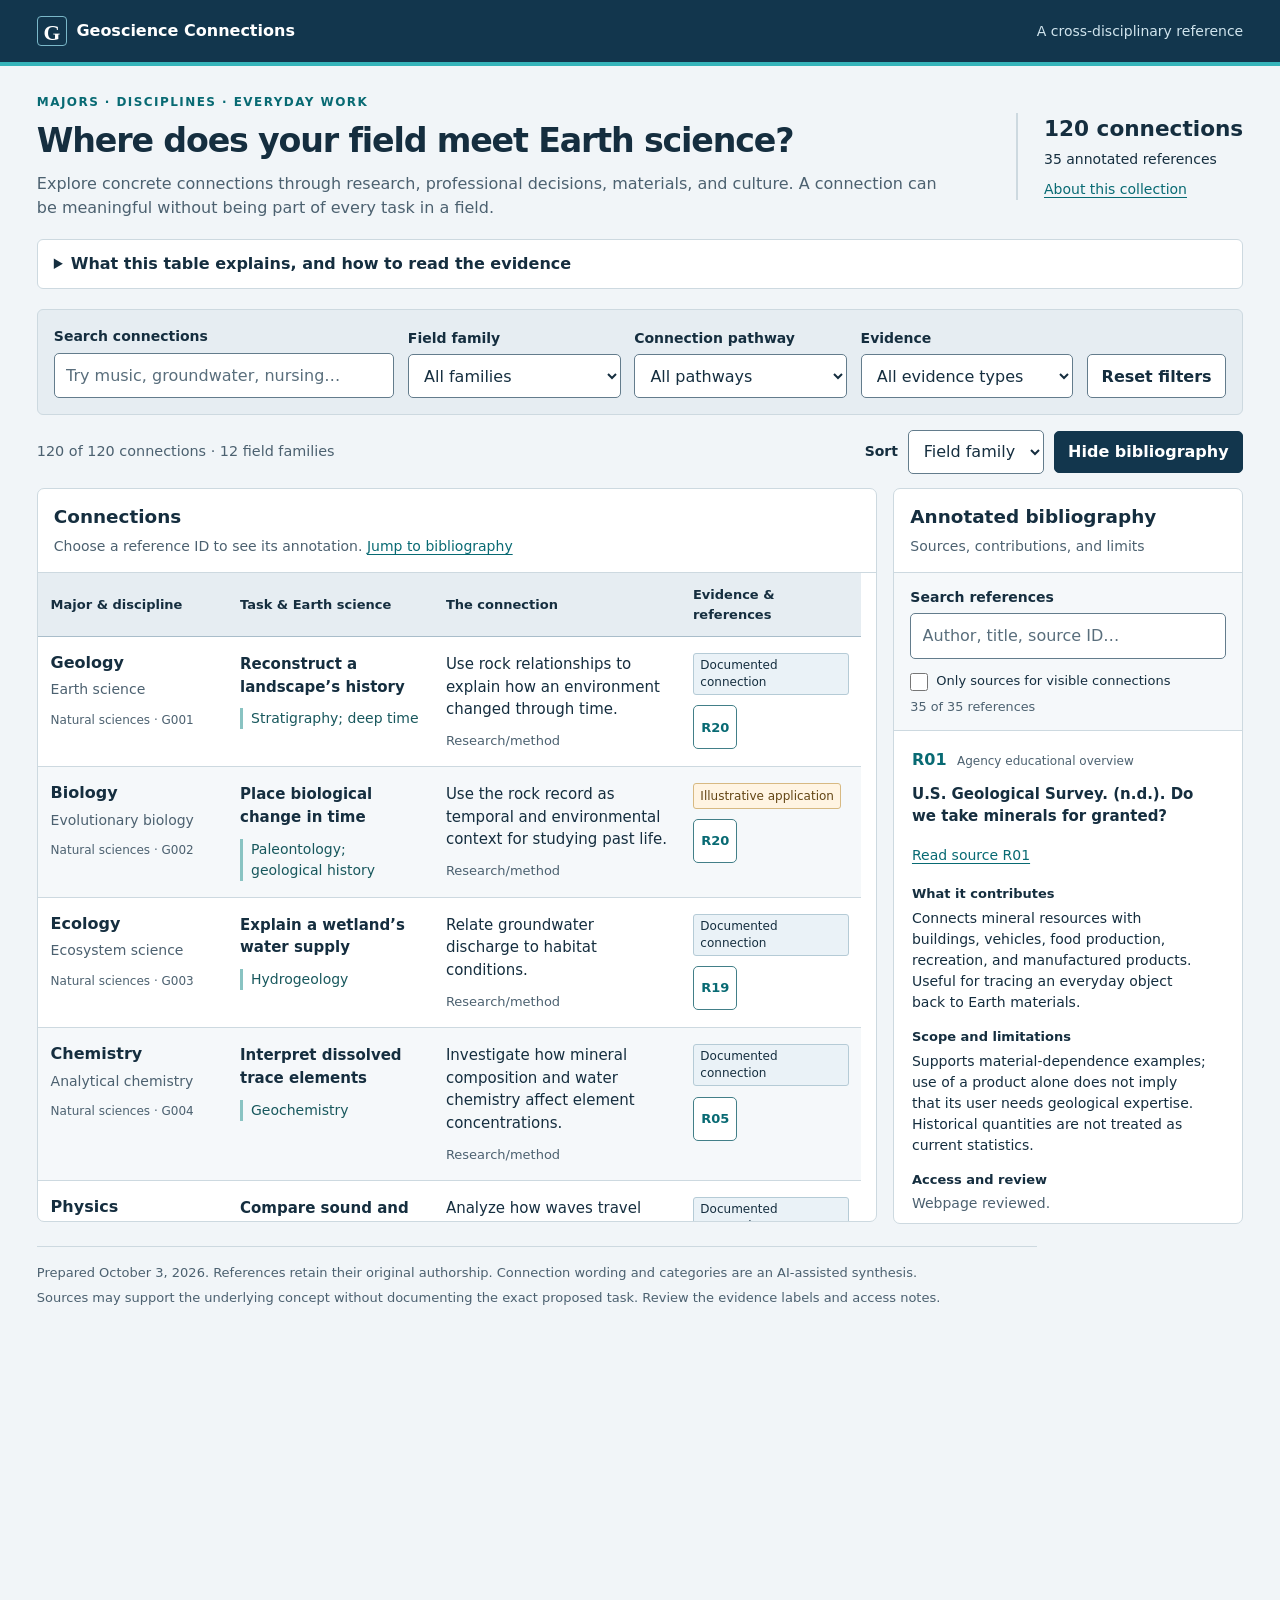
==== index.html @ 279c44d8 "pulled out of folder" ====
<!doctype html>
<html lang="en">
<head>
  <meta charset="utf-8">
  <meta name="viewport" content="width=device-width, initial-scale=1">
  <meta name="description" content="Explore connections between college majors and geosciences, with concrete tasks, evidence notes, and an annotated bibliography.">
  <title>Geoscience Connections | Explore by major</title>
  <link rel="icon" href="favicon.svg" type="image/svg+xml">
  <link rel="stylesheet" href="styles.css">
  <script src="data.js" defer></script>
  <script src="app.js" defer></script>
</head>
<body>
<a href="#explorer" class="skip-link">Skip to connections</a>
<header class="masthead"><a href="./" class="brand"><span class="brand-mark" aria-hidden="true">G</span> Geoscience Connections</a><span class="edition">A cross-disciplinary reference</span></header>
<main>
  <section class="intro" aria-labelledby="page-title">
    <div><p class="eyebrow">MAJORS · DISCIPLINES · EVERYDAY WORK</p><h1 id="page-title">Where does your field meet Earth science?</h1><p class="lede">Explore concrete connections through research, professional decisions, materials, and culture. A connection can be meaningful without being part of every task in a field.</p></div>
    <div class="intro-meta"><strong id="dataset-count">120 connections</strong><span id="source-count">35 annotated references</span><a href="#about">About this collection</a></div>
  </section>
  <details id="about" class="about"><summary>What this table explains, and how to read the evidence</summary><div class="about-content"><p>This is a broad starting map, not a complete catalog of majors. “Geosciences” includes geology, water, oceans, climate, soils, and related Earth-observation methods. Each entry names the specific connection.</p><div class="evidence-key"><p><strong>Documented connection</strong><br>The source explicitly describes the relationship, method, or project. Task wording may be adapted.</p><p><strong>Illustrative application</strong><br>The source supports the underlying idea; its application to the named major or task is proposed here.</p></div><h2>Scope and use</h2><div id="guide-content"></div></div></details>
  <section id="explorer" aria-label="Explore connections" tabindex="-1">
    <form id="filters" class="filters" role="search">
      <div class="search-field"><label for="search">Search connections</label><input id="search" type="search" placeholder="Try music, groundwater, nursing…" autocomplete="off"></div>
      <div><label for="family">Field family</label><select id="family"><option value="">All families</option></select></div>
      <div><label for="pathway">Connection pathway</label><select id="pathway"><option value="">All pathways</option></select></div>
      <div><label for="evidence">Evidence</label><select id="evidence"><option value="">All evidence types</option></select></div>
      <button type="button" id="reset" class="secondary">Reset filters</button>
    </form>
    <div class="workspace-toolbar"><p id="result-count" role="status" aria-live="polite" aria-atomic="true"></p><div class="view-controls"><label for="sort">Sort</label><select id="sort"><option value="original">Field family</option><option value="major">Major A–Z</option></select><button type="button" id="toggle-bib" aria-expanded="true" aria-controls="bibliography">Hide bibliography</button></div></div>
    <div class="workspace" id="workspace">
      <section class="connection-pane" aria-labelledby="connections-title"><div class="pane-heading"><h2 id="connections-title">Connections</h2><span>Choose a reference ID to see its annotation. <a href="#bibliography-title" id="jump-bib">Jump to bibliography</a></span></div>
        <div id="table-scroll" class="table-scroll" tabindex="0" role="region" aria-label="Connections table, scroll to explore all results">
          <table role="table"><caption class="sr-only">Connections between majors, tasks, and geosciences. All details for each matching connection are shown.</caption><thead role="rowgroup"><tr role="row"><th role="columnheader" scope="col">Major &amp; discipline</th><th role="columnheader" scope="col">Task &amp; Earth science</th><th role="columnheader" scope="col">The connection</th><th role="columnheader" scope="col">Evidence &amp; references</th></tr></thead><tbody role="rowgroup" id="connections-body"></tbody></table>
          <div id="empty" class="empty" hidden><h3>No connections match those filters.</h3><p>Try a broader term or reset the filters to see the full collection.</p><button type="button" id="empty-reset">Reset filters</button></div>
        </div>
      </section>
      <aside id="bibliography" class="bibliography" aria-labelledby="bibliography-title">
        <div class="pane-heading"><h2 id="bibliography-title" tabindex="-1">Annotated bibliography</h2><span>Sources, contributions, and limits</span></div>
        <div class="bib-controls"><label for="reference-search">Search references</label><input id="reference-search" type="search" placeholder="Author, title, source ID…"><label class="checkbox-label"><input id="relevant-only" type="checkbox"> Only sources for visible connections</label><p id="bib-count" role="status" aria-live="polite"></p></div>
        <div id="references" class="reference-scroll" tabindex="0" role="region" aria-label="Annotated references, scroll to read all sources"></div>
      </aside>
    </div>
  </section>
  <footer><p>Prepared October 3, 2026. References retain their original authorship. Connection wording and categories are an AI-assisted synthesis.</p><p>Sources may support the underlying concept without documenting the exact proposed task. Review the evidence labels and access notes.</p></footer>
</main>
<noscript><p class="noscript">JavaScript is required to display and filter this collection. Enable JavaScript, or read the records directly in data.js.</p></noscript>
</body>
</html>
---- styles.css ----
:root{--ink:#152e3f;--muted:#4c6170;--line:#cdd9e0;--paper:#fff;--surface:#f1f5f8;--navy:#12364d;--accent:#086a73;--focus:#a64b00;--soft:#e3f1f0;font-family:system-ui,-apple-system,BlinkMacSystemFont,"Segoe UI",sans-serif;color:var(--ink);background:var(--surface);font-size:16px;line-height:1.5;color-scheme:light}
*{box-sizing:border-box}body{margin:0}button,input,select{font:inherit}a{color:var(--accent);text-underline-offset:.2em}a:hover{text-decoration-thickness:2px}button{cursor:pointer;border:1px solid var(--navy);border-radius:5px;background:var(--navy);color:white;padding:.58rem .85rem;line-height:1.35;font-weight:600}button:hover{background:#20526b}button.secondary{color:var(--ink);background:white;border-color:#637c8c}button.secondary:hover{background:#e6eef3}input,select{min-width:0;max-width:100%;width:100%;border:1px solid #637c8c;border-radius:5px;background:white;color:var(--ink);padding:.62rem .7rem;min-height:44px}input::placeholder{color:#596e7c}label{display:block;font-weight:600;font-size:.875rem;margin-bottom:.35rem}:focus-visible{outline:3px solid var(--focus);outline-offset:3px}h1,h2,h3,p{margin-top:0}h1{font-size:clamp(1.7rem,2.6vw,2.6rem);letter-spacing:-.035em;line-height:1.15;margin-bottom:.75rem}h2{font-size:1.15rem;margin-bottom:.25rem}h3{font-size:1rem}p{margin-bottom:.65rem}[hidden]{display:none!important}
.masthead{padding:1rem 2.3rem;background:var(--navy);color:white;display:flex;justify-content:space-between;align-items:center;gap:1rem;border-bottom:4px solid #36b4ba}.brand{display:flex;align-items:center;gap:.6rem;color:white;font-weight:700;text-decoration:none}.brand-mark{display:grid;place-items:center;width:30px;height:30px;border:1px solid #7ab8c9;border-radius:4px;font-family:Georgia,serif;font-size:1.35rem}.edition{font-size:.875rem;color:#d0e4ed}main{max-width:1920px;margin:auto;padding:1.7rem 2.3rem 1rem}.intro{display:grid;grid-template-columns:1fr auto;gap:2rem;align-items:center;margin-bottom:1.2rem}.eyebrow{color:var(--accent);font-size:.75rem;font-weight:750;letter-spacing:.12em}.lede{max-width:900px;color:var(--muted);margin-bottom:0}.intro-meta{border-left:2px solid var(--line);padding-left:1.6rem;display:flex;flex-direction:column;gap:.2rem;font-size:.875rem}.intro-meta strong{font-size:1.35rem}.intro-meta a{margin-top:.4rem}.about{background:white;border:1px solid var(--line);border-radius:6px;margin-bottom:1.25rem}.about summary{padding:.75rem 1rem;cursor:pointer;font-weight:600}.about-content{padding:0 1.2rem 1rem;max-width:1100px}.evidence-key{display:grid;grid-template-columns:1fr 1fr;gap:1rem;padding:1rem;background:var(--surface);margin:.8rem 0 1.2rem}.evidence-key p{margin:0}.guide-entry{margin-bottom:1rem}.guide-entry dt{font-weight:700}.guide-entry dd{margin:.25rem 0;color:var(--muted)}
.filters{display:grid;grid-template-columns:minmax(210px,1.6fr) repeat(3,minmax(150px,1fr)) auto;align-items:end;gap:.85rem;padding:1rem;background:#e6edf2;border:1px solid var(--line);border-radius:6px}.filters button{min-height:44px}.workspace-toolbar{display:flex;justify-content:space-between;align-items:center;gap:1rem;padding:.9rem 0}.workspace-toolbar p{margin:0;font-size:.9rem;color:var(--muted)}.view-controls{display:flex;align-items:center;gap:.6rem}.view-controls label{margin:0}.view-controls select{width:auto}.workspace{display:grid;grid-template-columns:minmax(0,1fr) minmax(340px,29%);gap:1rem;align-items:start}.workspace.bib-hidden{grid-template-columns:minmax(0,1fr)}.connection-pane,.bibliography{background:white;border:1px solid var(--line);border-radius:7px;overflow:hidden}.pane-heading{padding:.85rem 1rem;border-bottom:1px solid var(--line);min-height:78px}.pane-heading span{font-size:.875rem;color:var(--muted)}.table-scroll{scroll-padding-top:4rem;overflow:auto;max-height:72vh;scrollbar-gutter:stable}table{border-collapse:separate;border-spacing:0;width:100%;table-layout:fixed}th{text-align:left;font-size:.8125rem;background:#e6edf2;padding:.75rem .8rem;position:sticky;top:0;z-index:1;border-bottom:1px solid #a9bdca}th:nth-child(1){width:23%}th:nth-child(2){width:25%}th:nth-child(3){width:30%}th:nth-child(4){width:22%}td{padding:1rem .8rem;vertical-align:top;border-bottom:1px solid var(--line);overflow-wrap:anywhere;font-size:.9375rem}tbody tr:nth-child(even){background:#f5f8fa}tbody tr:hover{background:#eaf3f6}td p:last-child{margin:0}.major{font-size:1rem;line-height:1.3;font-weight:700;margin-bottom:.35rem}.discipline{color:var(--muted);font-size:.875rem}.row-meta{font-size:.75rem;color:var(--muted);margin:.5rem 0 0}.task{font-weight:650}.anchor{font-size:.875rem;color:#18585d;border-left:3px solid #89c3c2;padding-left:.5rem}.pathway{font-size:.8125rem;color:var(--muted);margin-bottom:.6rem}.evidence{display:inline-block;font-size:.75rem;line-height:1.4;padding:.2rem .4rem;border:1px solid #b5cbd6;background:#eaf2f7;border-radius:3px;margin-bottom:.65rem}.evidence.proposed{background:#fff4e2;border-color:#d7b982;color:#634514}.reference-buttons{display:flex;flex-wrap:wrap;gap:.35rem}.ref-button{background:white;color:var(--accent);font-size:.8125rem;border-color:#427f88;padding:.35rem .45rem;min-height:44px;min-width:44px}.ref-button:hover{background:var(--soft)}.bib-controls{padding:.85rem 1rem;border-bottom:1px solid var(--line);background:#f5f8fa}.checkbox-label{display:flex;align-items:flex-start;gap:.5rem;font-size:.8125rem;margin:.75rem 0 .35rem;font-weight:500}.checkbox-label input{width:18px;height:18px;min-height:0;margin:.15rem 0 0;accent-color:var(--accent);flex:none}.bib-controls p{font-size:.8rem;color:var(--muted);margin:0}.reference-scroll{max-height:calc(72vh - 156px);min-height:180px;overflow:auto;scrollbar-gutter:stable}.reference-card{padding:1.1rem;border-bottom:1px solid var(--line);scroll-margin-top:8px}.reference-card.active{background:#e5f3f1;box-shadow:inset 4px 0 var(--accent)}.reference-top{display:flex;gap:.65rem;align-items:baseline;margin-bottom:.65rem}.reference-id{font-weight:750;color:var(--accent)}.source-type{font-size:.75rem;color:var(--muted)}.citation{font-size:.9375rem;line-height:1.5;font-weight:650}.reference-card p{font-size:.875rem}.reference-card h4{font-size:.8125rem;margin:.9rem 0 .25rem}.source-link{display:inline-block;font-size:.875rem;margin:.1rem 0 .25rem}.access{color:var(--muted)}.empty{padding:2rem}.bib-empty{padding:1.2rem;color:var(--muted)}footer{border-top:1px solid var(--line);padding-top:1rem;margin-top:1.4rem;color:var(--muted);font-size:.8125rem;max-width:1000px}footer p{margin-bottom:.35rem}.skip-link{position:absolute;left:1rem;top:-100px;padding:.8rem;background:white;z-index:10}.skip-link:focus{top:1rem}.sr-only{position:absolute;width:1px;height:1px;overflow:hidden;clip-path:inset(50%);white-space:nowrap}.noscript{background:#fff2dc;padding:1rem;margin:1rem}
@media(min-width:1550px){.workspace{grid-template-columns:minmax(0,1fr) 440px}}
@media(max-width:1150px){main{padding:1.3rem}.masthead{padding:1rem 1.3rem}.filters{grid-template-columns:repeat(3,minmax(0,1fr))}.search-field{grid-column:span 2}.filters button{align-self:end}.workspace{grid-template-columns:minmax(0,1fr) 330px}table{min-width:720px}.intro-meta{padding-left:1rem}}
@media(max-width:800px){.edition{display:none}.intro{grid-template-columns:1fr;gap:.8rem}.intro-meta{border-left:0;padding:0;flex-direction:row;flex-wrap:wrap;align-items:baseline;gap:.4rem 1rem}.intro-meta strong{font-size:1rem}.intro-meta a{margin:0}.filters{grid-template-columns:1fr 1fr}.search-field{grid-column:1/-1}.workspace{grid-template-columns:minmax(0,1fr)}.workspace-toolbar{align-items:flex-start;flex-direction:column;gap:.65rem}.view-controls{width:100%;flex-wrap:wrap}.view-controls button{margin-left:auto}.table-scroll{max-height:48vh}.reference-scroll{max-height:36vh}.workspace.bib-hidden .table-scroll{max-height:72vh}.bibliography{position:relative}.pane-heading{min-height:0}.bib-controls{display:grid;grid-template-columns:1fr;gap:.1rem}.evidence-key{grid-template-columns:1fr}.about-content{padding:0 1rem 1rem}.checkbox-label{margin:.5rem 0}.intro .eyebrow{font-size:.7rem}}
@media(max-width:420px){main{padding:1rem .75rem}.masthead{padding:.8rem .75rem}.filters{padding:.75rem;gap:.75rem}.filters>div{min-width:0}.filters button{width:100%}.view-controls{gap:.4rem}.view-controls select{max-width:135px}.view-controls button{font-size:.875rem}}
@media print{.filters,.view-controls,.bib-controls,.edition,.about,.skip-link{display:none!important}.masthead{background:white;color:black;border-bottom:1px solid black}.brand{color:black}.brand-mark{display:none}.intro-meta{display:none}.workspace{display:block}.table-scroll,.reference-scroll{max-height:none;overflow:visible}table{min-width:0;font-size:10pt}.bibliography{margin-top:2rem}.reference-card{break-inside:avoid}thead{display:table-header-group}th{position:static}.ref-button{border:0;padding:0}.connection-pane,.bibliography{overflow:visible}.pane-heading{min-height:0}main{padding:0}a{color:black}.source-link::after{content:" (" attr(href) ")";overflow-wrap:anywhere}body{background:white}tr{break-inside:avoid}}

.mobile-label{display:none}
@media screen and (max-width:800px){
 table{min-width:0;display:block;table-layout:auto}
 thead{position:absolute;width:1px;height:1px;overflow:hidden;clip-path:inset(50%);white-space:nowrap}
 tbody,tr,td{display:block;width:100%}
 td{padding:.55rem 1rem;border-bottom:0}
 tr{padding:.6rem 0;border-bottom:2px solid var(--line)}
 .mobile-label{display:block;font-size:.8125rem;color:var(--muted);font-weight:700;margin-bottom:.3rem}
 .view-controls select{max-width:100%}
 .view-controls button{margin-left:0}
 .masthead .brand{overflow-wrap:anywhere}
}
@media(forced-colors:active){.reference-card.active{border-left:4px solid Highlight}button{border:1px solid ButtonText}}

.table-scroll:focus-visible,.reference-scroll:focus-visible,.reference-card:focus-visible{outline-offset:-3px}

.masthead a:focus-visible{outline-color:white}
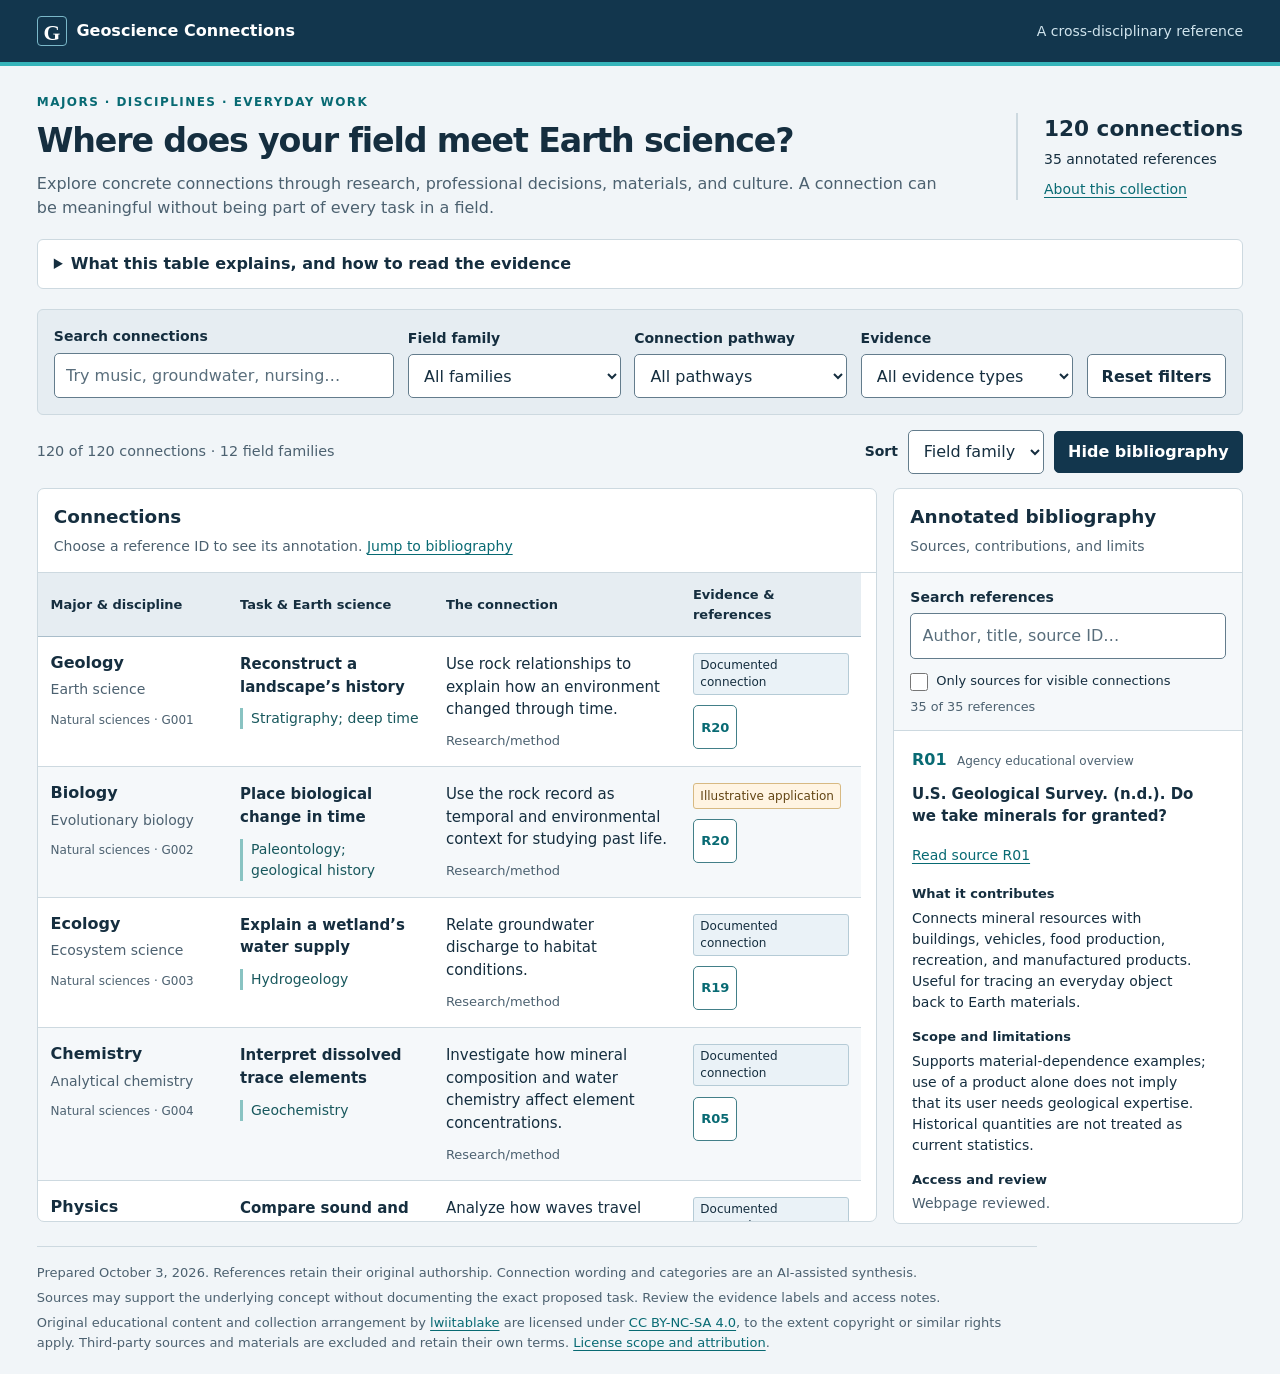
==== commit 442c00fb: "scroll fix and CC update" ====
--- a/index.html
+++ b/index.html
@@ -42,7 +42,7 @@
       </aside>
     </div>
   </section>
-  <footer><p>Prepared October 3, 2026. References retain their original authorship. Connection wording and categories are an AI-assisted synthesis.</p><p>Sources may support the underlying concept without documenting the exact proposed task. Review the evidence labels and access notes.</p></footer>
+  <footer><p>Prepared October 3, 2026. References retain their original authorship. Connection wording and categories are an AI-assisted synthesis.</p><p>Sources may support the underlying concept without documenting the exact proposed task. Review the evidence labels and access notes.</p><p>Original educational content and collection arrangement by <a href="https://github.com/lwiitablake">lwiitablake</a> are licensed under <a rel="license" href="https://creativecommons.org/licenses/by-nc-sa/4.0/">CC BY-NC-SA 4.0</a>, to the extent copyright or similar rights apply. Third-party sources and materials are excluded and retain their own terms. <a href="licensing.html">License scope and attribution</a>.</p></footer>
 </main>
 <noscript><p class="noscript">JavaScript is required to display and filter this collection. Enable JavaScript, or read the records directly in data.js.</p></noscript>
 </body>
--- a/styles.css
+++ b/styles.css
@@ -25,3 +25,7 @@
 .table-scroll:focus-visible,.reference-scroll:focus-visible,.reference-card:focus-visible{outline-offset:-3px}
 
 .masthead a:focus-visible{outline-color:white}
+
+/* Keep absolutely positioned accessible text inside its scrolling panel.
+   Otherwise offscreen source-link labels can extend the document's scroll area. */
+.table-scroll,.reference-scroll{position:relative}
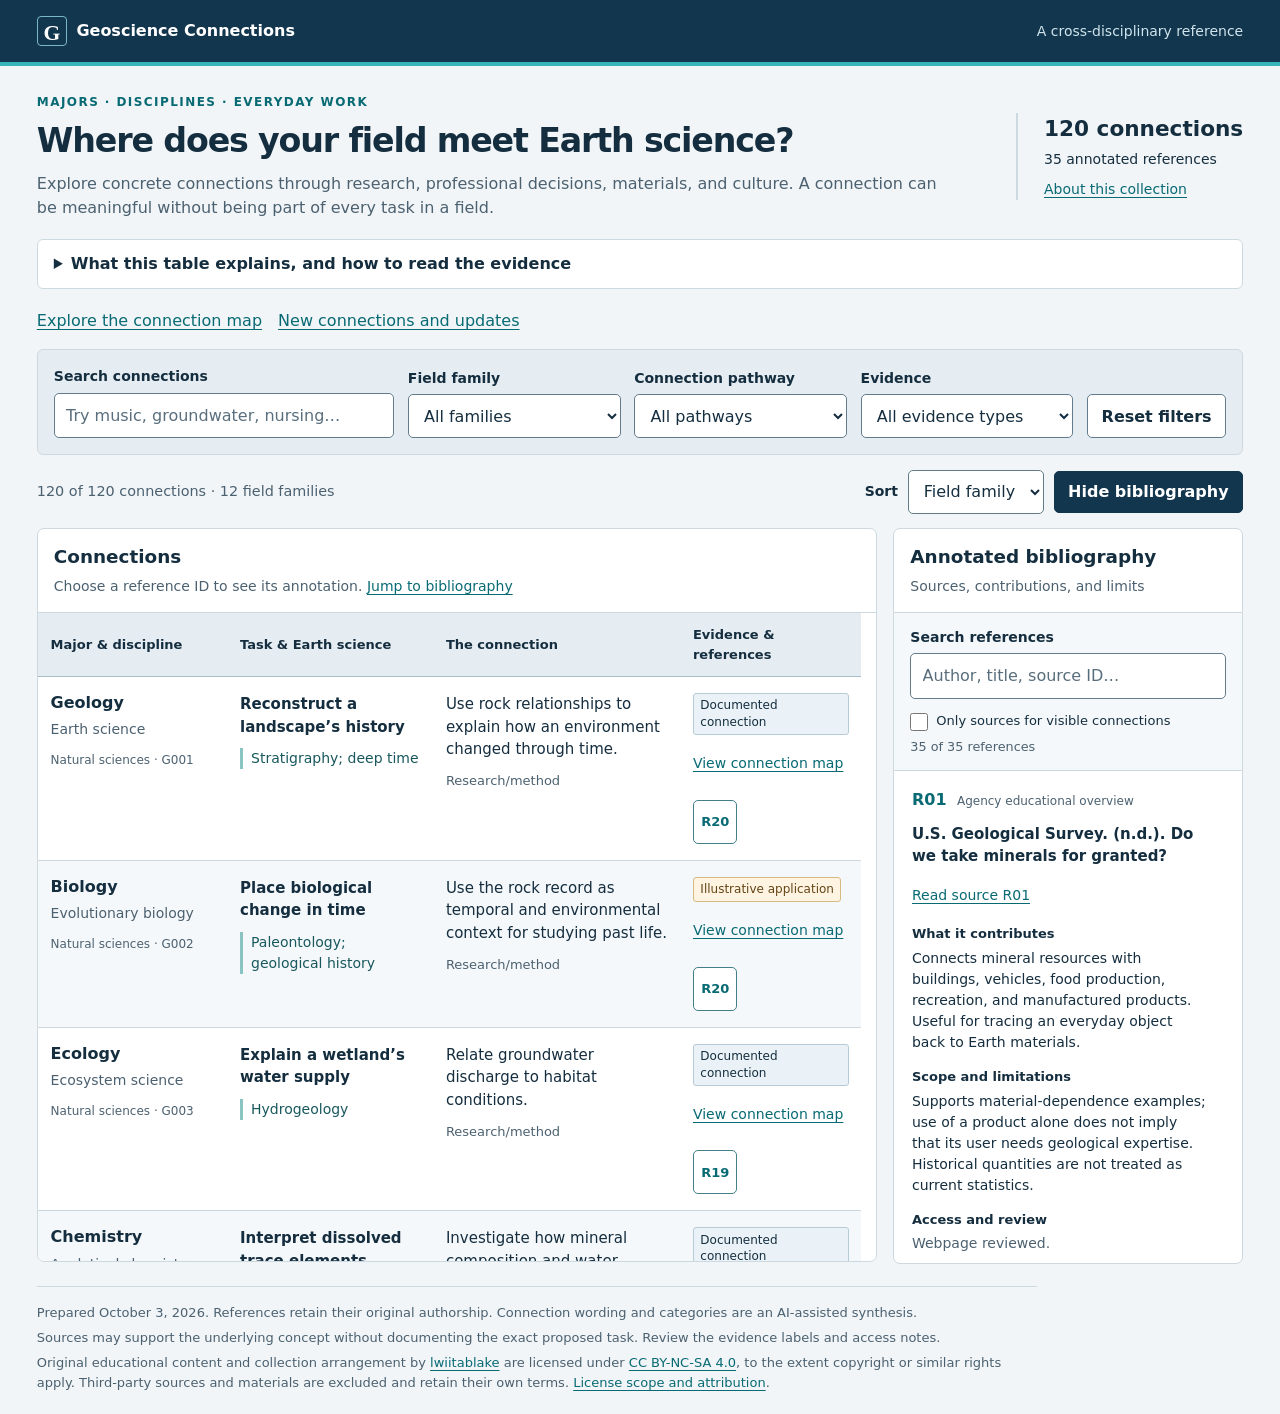
==== commit f33f1c33: "mermaid added, plus other" ====
--- a/index.html
+++ b/index.html
@@ -6,9 +6,9 @@
   <meta name="description" content="Explore connections between college majors and geosciences, with concrete tasks, evidence notes, and an annotated bibliography.">
   <title>Geoscience Connections | Explore by major</title>
   <link rel="icon" href="favicon.svg" type="image/svg+xml">
-  <link rel="stylesheet" href="styles.css">
+  <link rel="stylesheet" href="styles.css?v=20261004">
   <script src="data.js" defer></script>
-  <script src="app.js" defer></script>
+  <script src="app.js?v=20261004" defer></script>
 </head>
 <body>
 <a href="#explorer" class="skip-link">Skip to connections</a>
@@ -19,6 +19,7 @@
     <div class="intro-meta"><strong id="dataset-count">120 connections</strong><span id="source-count">35 annotated references</span><a href="#about">About this collection</a></div>
   </section>
   <details id="about" class="about"><summary>What this table explains, and how to read the evidence</summary><div class="about-content"><p>This is a broad starting map, not a complete catalog of majors. “Geosciences” includes geology, water, oceans, climate, soils, and related Earth-observation methods. Each entry names the specific connection.</p><div class="evidence-key"><p><strong>Documented connection</strong><br>The source explicitly describes the relationship, method, or project. Task wording may be adapted.</p><p><strong>Illustrative application</strong><br>The source supports the underlying idea; its application to the named major or task is proposed here.</p></div><h2>Scope and use</h2><div id="guide-content"></div></div></details>
+  <nav aria-label="Explore the project" class="project-links"><a href="map.html">Explore the connection map</a> <a href="updates.html">New connections and updates</a></nav>
   <section id="explorer" aria-label="Explore connections" tabindex="-1">
     <form id="filters" class="filters" role="search">
       <div class="search-field"><label for="search">Search connections</label><input id="search" type="search" placeholder="Try music, groundwater, nursing…" autocomplete="off"></div>
@@ -47,3 +48,5 @@
 <noscript><p class="noscript">JavaScript is required to display and filter this collection. Enable JavaScript, or read the records directly in data.js.</p></noscript>
 </body>
 </html>
+
+
--- a/styles.css
+++ b/styles.css
@@ -29,3 +29,4 @@
 /* Keep absolutely positioned accessible text inside its scrolling panel.
    Otherwise offscreen source-link labels can extend the document's scroll area. */
 .table-scroll,.reference-scroll{position:relative}
+.project-links{display:flex;flex-wrap:wrap;gap:1rem;margin:1rem 0}.map-link{display:inline-block;min-height:44px;padding:.5rem 0;font-size:.875rem}
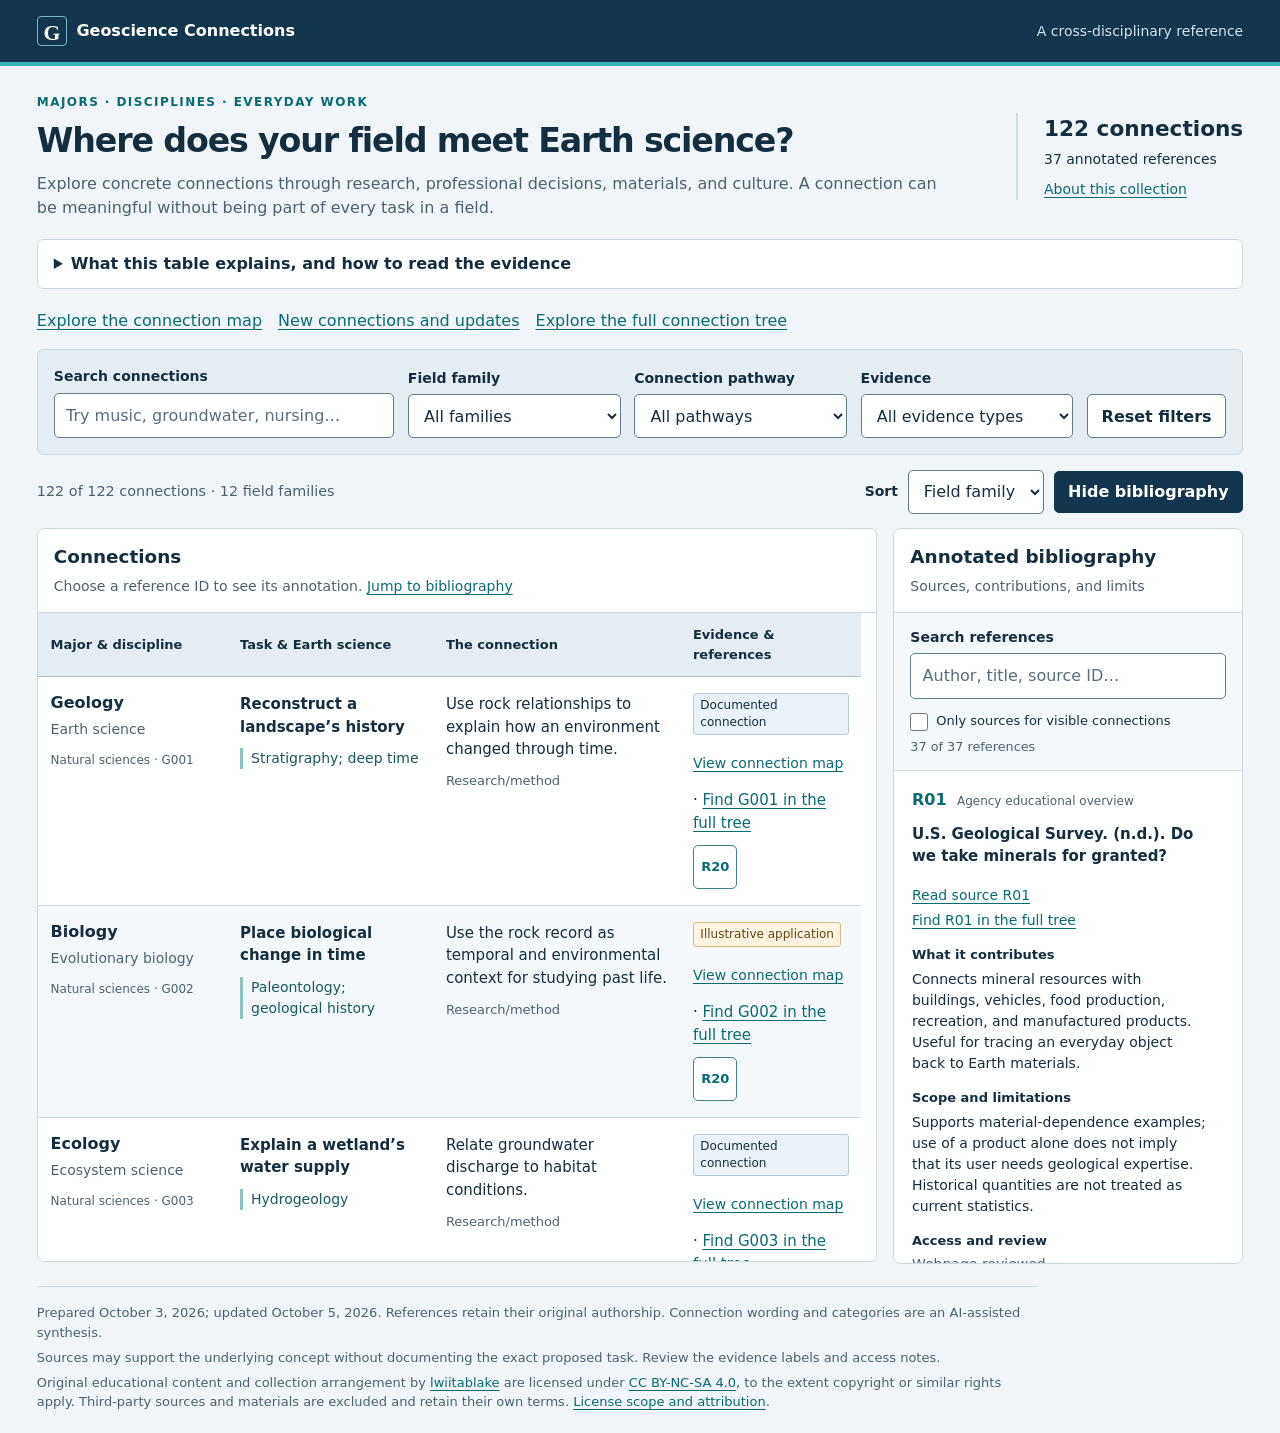
==== commit b42b9bbf: "full connection tree" ====
--- a/index.html
+++ b/index.html
@@ -6,9 +6,9 @@
   <meta name="description" content="Explore connections between college majors and geosciences, with concrete tasks, evidence notes, and an annotated bibliography.">
   <title>Geoscience Connections | Explore by major</title>
   <link rel="icon" href="favicon.svg" type="image/svg+xml">
-  <link rel="stylesheet" href="styles.css?v=20261004">
-  <script src="data.js" defer></script>
-  <script src="app.js?v=20261004" defer></script>
+  <link rel="stylesheet" href="styles.css?v=20261005-tree">
+  <script src="data.js?v=20261005-tree" defer></script>
+  <script src="app.js?v=20261005-tree" defer></script>
 </head>
 <body>
 <a href="#explorer" class="skip-link">Skip to connections</a>
@@ -16,10 +16,10 @@
 <main>
   <section class="intro" aria-labelledby="page-title">
     <div><p class="eyebrow">MAJORS · DISCIPLINES · EVERYDAY WORK</p><h1 id="page-title">Where does your field meet Earth science?</h1><p class="lede">Explore concrete connections through research, professional decisions, materials, and culture. A connection can be meaningful without being part of every task in a field.</p></div>
-    <div class="intro-meta"><strong id="dataset-count">120 connections</strong><span id="source-count">35 annotated references</span><a href="#about">About this collection</a></div>
+    <div class="intro-meta"><strong id="dataset-count">122 connections</strong><span id="source-count">37 annotated references</span><a href="#about">About this collection</a></div>
   </section>
   <details id="about" class="about"><summary>What this table explains, and how to read the evidence</summary><div class="about-content"><p>This is a broad starting map, not a complete catalog of majors. “Geosciences” includes geology, water, oceans, climate, soils, and related Earth-observation methods. Each entry names the specific connection.</p><div class="evidence-key"><p><strong>Documented connection</strong><br>The source explicitly describes the relationship, method, or project. Task wording may be adapted.</p><p><strong>Illustrative application</strong><br>The source supports the underlying idea; its application to the named major or task is proposed here.</p></div><h2>Scope and use</h2><div id="guide-content"></div></div></details>
-  <nav aria-label="Explore the project" class="project-links"><a href="map.html">Explore the connection map</a> <a href="updates.html">New connections and updates</a></nav>
+  <nav aria-label="Explore the project" class="project-links"><a href="map.html">Explore the connection map</a> <a href="updates.html">New connections and updates</a><a href="tree.html">Explore the full connection tree</a></nav>
   <section id="explorer" aria-label="Explore connections" tabindex="-1">
     <form id="filters" class="filters" role="search">
       <div class="search-field"><label for="search">Search connections</label><input id="search" type="search" placeholder="Try music, groundwater, nursing…" autocomplete="off"></div>
@@ -43,7 +43,7 @@
       </aside>
     </div>
   </section>
-  <footer><p>Prepared October 3, 2026. References retain their original authorship. Connection wording and categories are an AI-assisted synthesis.</p><p>Sources may support the underlying concept without documenting the exact proposed task. Review the evidence labels and access notes.</p><p>Original educational content and collection arrangement by <a href="https://github.com/lwiitablake">lwiitablake</a> are licensed under <a rel="license" href="https://creativecommons.org/licenses/by-nc-sa/4.0/">CC BY-NC-SA 4.0</a>, to the extent copyright or similar rights apply. Third-party sources and materials are excluded and retain their own terms. <a href="licensing.html">License scope and attribution</a>.</p></footer>
+  <footer><p>Prepared October 3, 2026; updated October 5, 2026. References retain their original authorship. Connection wording and categories are an AI-assisted synthesis.</p><p>Sources may support the underlying concept without documenting the exact proposed task. Review the evidence labels and access notes.</p><p>Original educational content and collection arrangement by <a href="https://github.com/lwiitablake">lwiitablake</a> are licensed under <a rel="license" href="https://creativecommons.org/licenses/by-nc-sa/4.0/">CC BY-NC-SA 4.0</a>, to the extent copyright or similar rights apply. Third-party sources and materials are excluded and retain their own terms. <a href="licensing.html">License scope and attribution</a>.</p></footer>
 </main>
 <noscript><p class="noscript">JavaScript is required to display and filter this collection. Enable JavaScript, or read the records directly in data.js.</p></noscript>
 </body>
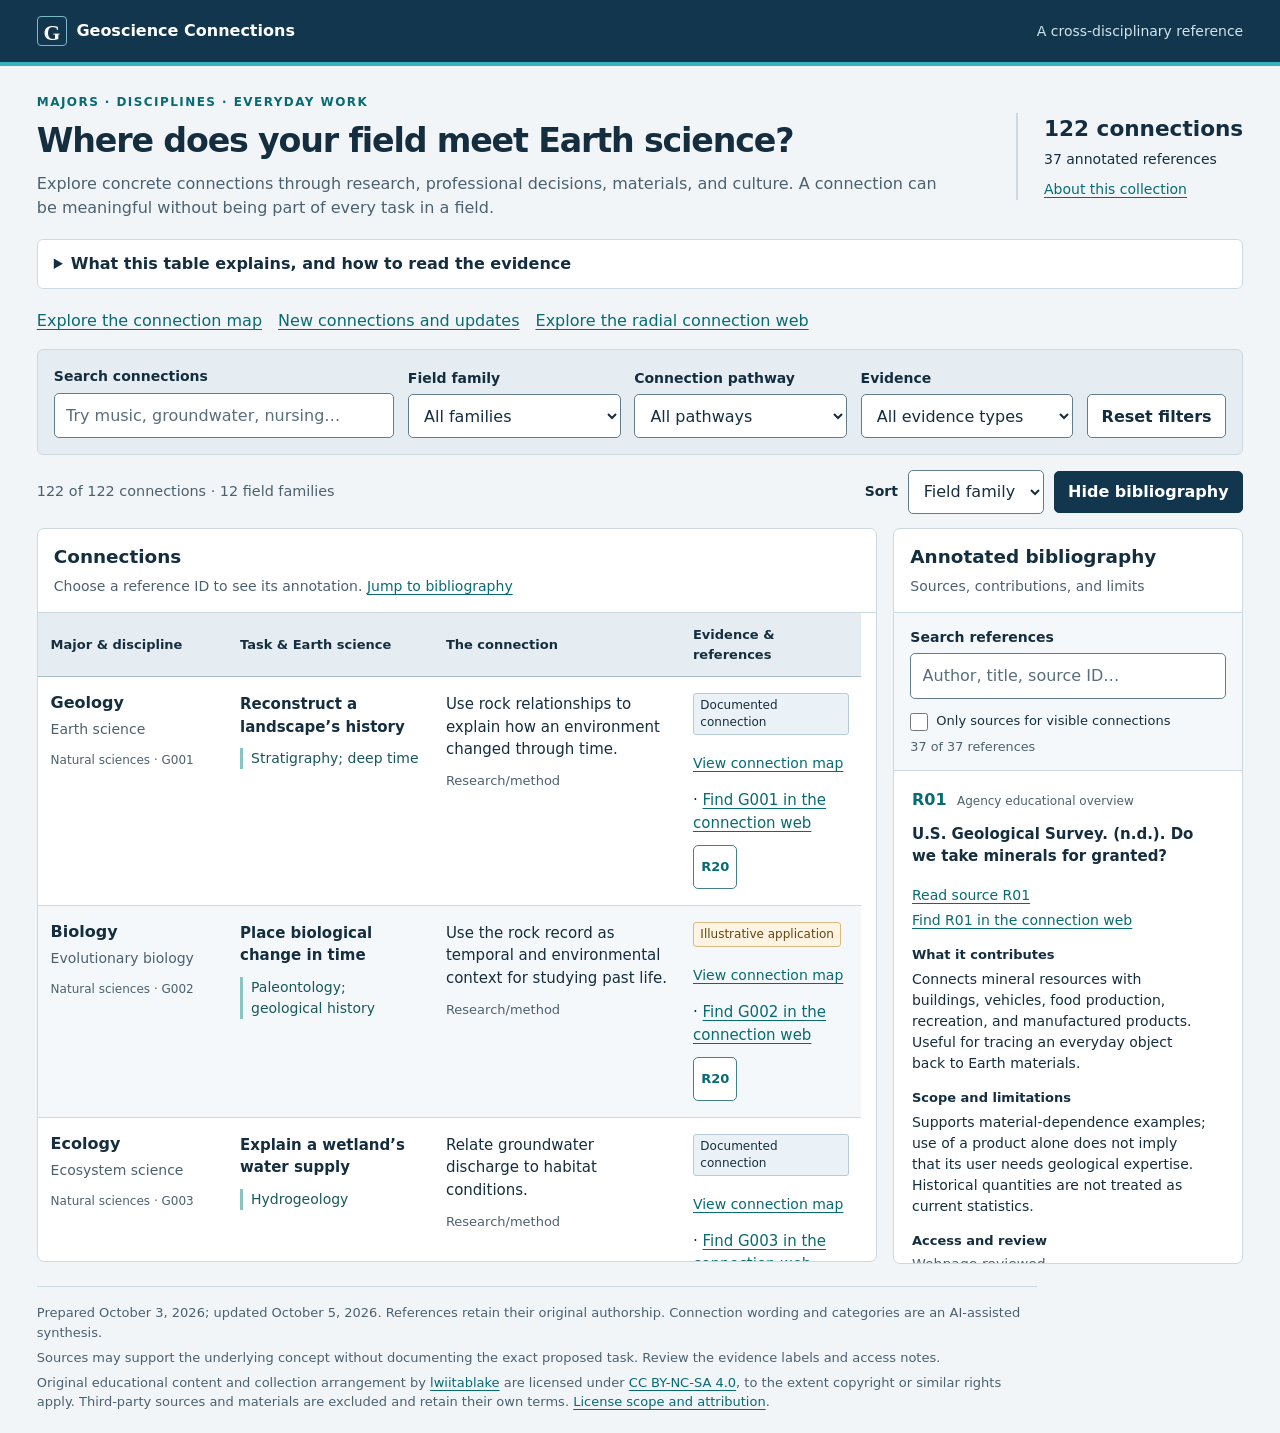
==== commit faf6c837: "Website update: radial, pannable web" ====
--- a/index.html
+++ b/index.html
@@ -6,9 +6,9 @@
   <meta name="description" content="Explore connections between college majors and geosciences, with concrete tasks, evidence notes, and an annotated bibliography.">
   <title>Geoscience Connections | Explore by major</title>
   <link rel="icon" href="favicon.svg" type="image/svg+xml">
-  <link rel="stylesheet" href="styles.css?v=20261005-tree">
-  <script src="data.js?v=20261005-tree" defer></script>
-  <script src="app.js?v=20261005-tree" defer></script>
+  <link rel="stylesheet" href="styles.css?v=web1">
+  <script src="data.js?v=web1" defer></script>
+  <script src="app.js?v=web1" defer></script>
 </head>
 <body>
 <a href="#explorer" class="skip-link">Skip to connections</a>
@@ -19,7 +19,7 @@
     <div class="intro-meta"><strong id="dataset-count">122 connections</strong><span id="source-count">37 annotated references</span><a href="#about">About this collection</a></div>
   </section>
   <details id="about" class="about"><summary>What this table explains, and how to read the evidence</summary><div class="about-content"><p>This is a broad starting map, not a complete catalog of majors. “Geosciences” includes geology, water, oceans, climate, soils, and related Earth-observation methods. Each entry names the specific connection.</p><div class="evidence-key"><p><strong>Documented connection</strong><br>The source explicitly describes the relationship, method, or project. Task wording may be adapted.</p><p><strong>Illustrative application</strong><br>The source supports the underlying idea; its application to the named major or task is proposed here.</p></div><h2>Scope and use</h2><div id="guide-content"></div></div></details>
-  <nav aria-label="Explore the project" class="project-links"><a href="map.html">Explore the connection map</a> <a href="updates.html">New connections and updates</a><a href="tree.html">Explore the full connection tree</a></nav>
+  <nav aria-label="Explore the project" class="project-links"><a href="map.html">Explore the connection map</a> <a href="updates.html">New connections and updates</a><a href="tree.html">Explore the radial connection web</a></nav>
   <section id="explorer" aria-label="Explore connections" tabindex="-1">
     <form id="filters" class="filters" role="search">
       <div class="search-field"><label for="search">Search connections</label><input id="search" type="search" placeholder="Try music, groundwater, nursing…" autocomplete="off"></div>
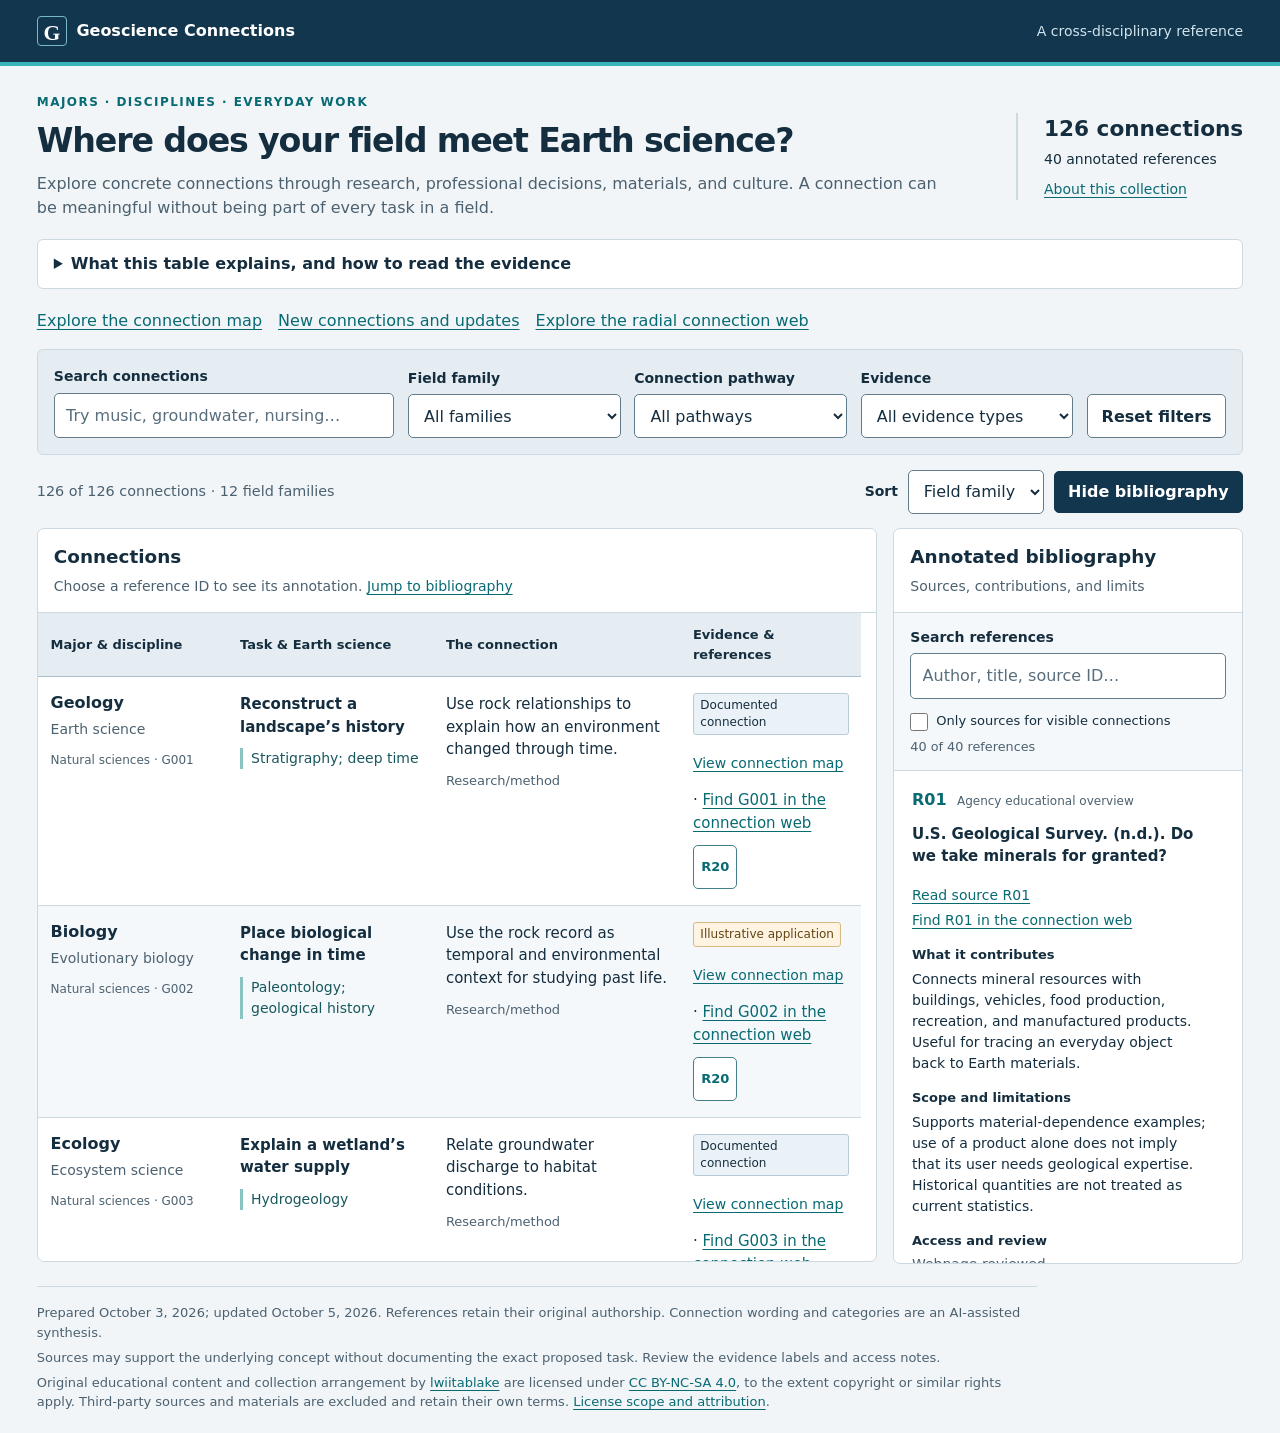
==== commit 1032d7f5: "Canvas" ====
--- a/index.html
+++ b/index.html
@@ -6,9 +6,9 @@
   <meta name="description" content="Explore connections between college majors and geosciences, with concrete tasks, evidence notes, and an annotated bibliography.">
   <title>Geoscience Connections | Explore by major</title>
   <link rel="icon" href="favicon.svg" type="image/svg+xml">
-  <link rel="stylesheet" href="styles.css?v=web1">
-  <script src="data.js?v=web1" defer></script>
-  <script src="app.js?v=web1" defer></script>
+  <link rel="stylesheet" href="styles.css?v=canvas3">
+  <script src="data.js?v=canvas3" defer></script>
+  <script src="app.js?v=canvas3" defer></script>
 </head>
 <body>
 <a href="#explorer" class="skip-link">Skip to connections</a>
@@ -16,7 +16,7 @@
 <main>
   <section class="intro" aria-labelledby="page-title">
     <div><p class="eyebrow">MAJORS · DISCIPLINES · EVERYDAY WORK</p><h1 id="page-title">Where does your field meet Earth science?</h1><p class="lede">Explore concrete connections through research, professional decisions, materials, and culture. A connection can be meaningful without being part of every task in a field.</p></div>
-    <div class="intro-meta"><strong id="dataset-count">122 connections</strong><span id="source-count">37 annotated references</span><a href="#about">About this collection</a></div>
+    <div class="intro-meta"><strong id="dataset-count">126 connections</strong><span id="source-count">40 annotated references</span><a href="#about">About this collection</a></div>
   </section>
   <details id="about" class="about"><summary>What this table explains, and how to read the evidence</summary><div class="about-content"><p>This is a broad starting map, not a complete catalog of majors. “Geosciences” includes geology, water, oceans, climate, soils, and related Earth-observation methods. Each entry names the specific connection.</p><div class="evidence-key"><p><strong>Documented connection</strong><br>The source explicitly describes the relationship, method, or project. Task wording may be adapted.</p><p><strong>Illustrative application</strong><br>The source supports the underlying idea; its application to the named major or task is proposed here.</p></div><h2>Scope and use</h2><div id="guide-content"></div></div></details>
   <nav aria-label="Explore the project" class="project-links"><a href="map.html">Explore the connection map</a> <a href="updates.html">New connections and updates</a><a href="tree.html">Explore the radial connection web</a></nav>
